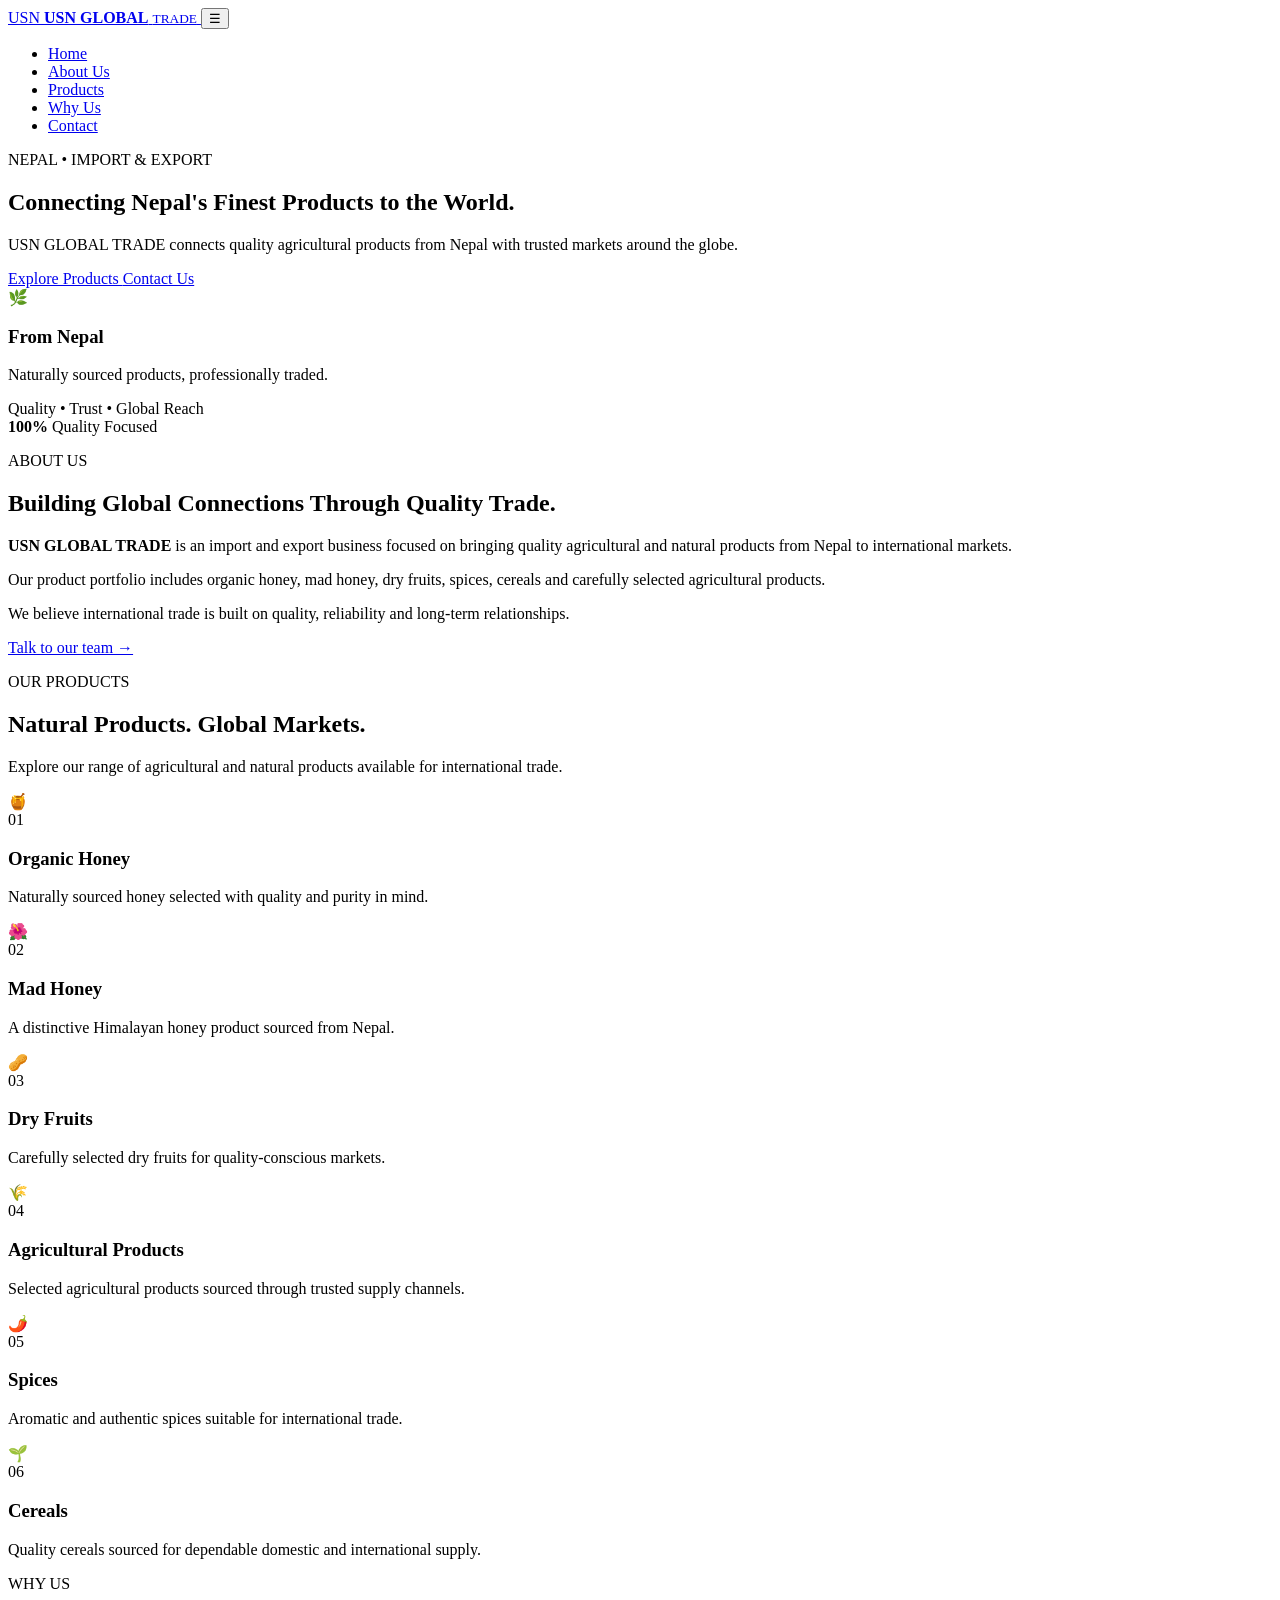
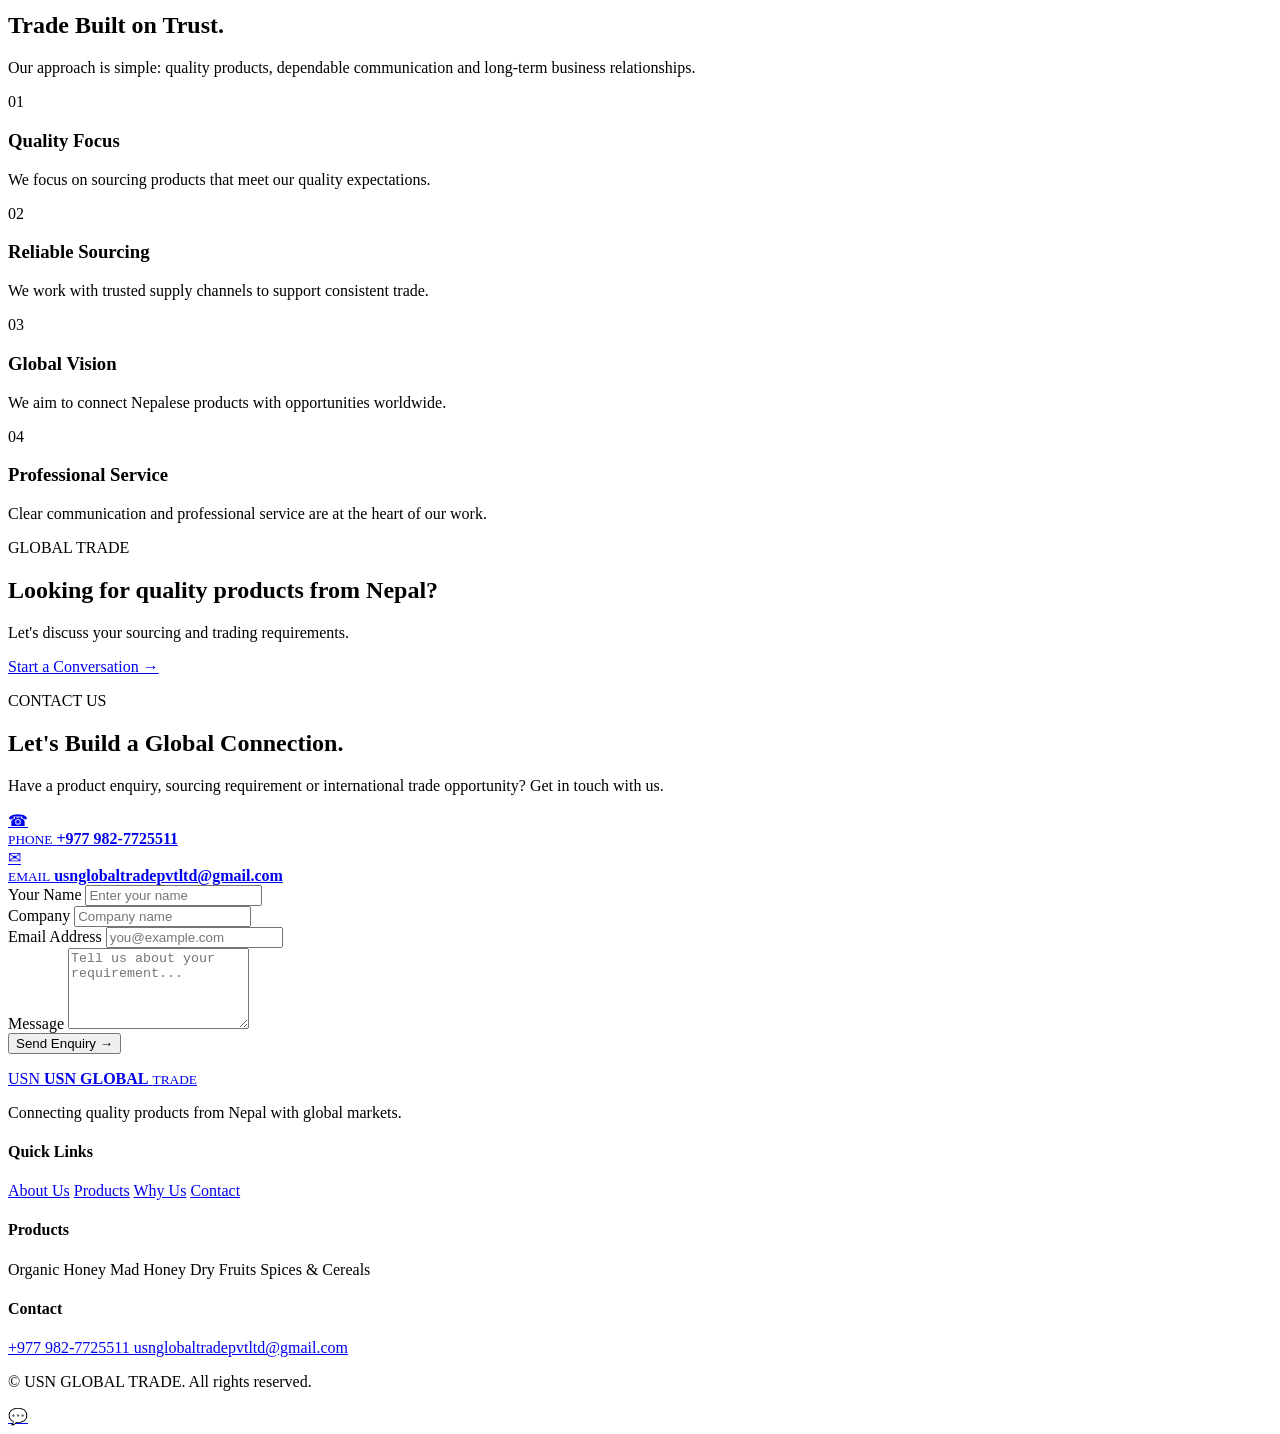
==== index.html @ b3c6310b "Initial website upload" ====
<!DOCTYPE html>
<html lang="en">
<head>
    <meta charset="UTF-8">
    <meta name="viewport" content="width=device-width, initial-scale=1.0">

    <meta name="description" content="USN GLOBAL TRADE - Nepal based importer and exporter of organic honey, mad honey, dry fruits, agricultural products, spices and cereals.">
    <meta name="keywords" content="USN Global Trade, Nepal export, Nepal import, organic honey, mad honey, dry fruits, spices, cereals, agricultural products">
    <meta name="author" content="USN GLOBAL TRADE">

    <title>USN GLOBAL TRADE | Import & Export from Nepal</title>

    <link rel="stylesheet" href="style.css">
</head>

<body>

    <!-- NAVIGATION -->
    <header class="header">
        <nav class="navbar container">

            <a href="#home" class="logo">
                <span class="logo-mark">USN</span>
                <span class="logo-text">
                    <strong>USN GLOBAL</strong>
                    <small>TRADE</small>
                </span>
            </a>

            <button class="menu-toggle" id="menuToggle" aria-label="Open menu">
                ☰
            </button>

            <ul class="nav-links" id="navLinks">
                <li><a href="#home">Home</a></li>
                <li><a href="#about">About Us</a></li>
                <li><a href="#products">Products</a></li>
                <li><a href="#why-us">Why Us</a></li>
                <li><a href="#contact">Contact</a></li>
            </ul>

        </nav>
    </header>


    <!-- HERO -->
    <main>

        <section class="hero" id="home">

            <div class="hero-overlay"></div>

            <div class="container hero-content">

                <div class="hero-text">

                    <p class="eyebrow">NEPAL • IMPORT & EXPORT</p>

                    <h1>
                        Connecting Nepal's
                        <span>Finest Products</span>
                        to the World.
                    </h1>

                    <p class="hero-description">
                        USN GLOBAL TRADE connects quality agricultural
                        products from Nepal with trusted markets around
                        the globe.
                    </p>

                    <div class="hero-buttons">
                        <a href="#products" class="btn btn-primary">
                            Explore Products
                        </a>

                        <a href="#contact" class="btn btn-outline">
                            Contact Us
                        </a>
                    </div>

                </div>

                <div class="hero-card">

                    <div class="hero-card-icon">🌿</div>

                    <h3>From Nepal</h3>

                    <p>
                        Naturally sourced products,
                        professionally traded.
                    </p>

                    <div class="hero-line"></div>

                    <span>Quality • Trust • Global Reach</span>

                </div>

            </div>

        </section>


        <!-- ABOUT -->
        <section class="about section" id="about">

            <div class="container about-grid">

                <div class="section-image about-image">
                    <div class="image-badge">
                        <strong>100%</strong>
                        <span>Quality Focused</span>
                    </div>
                </div>

                <div class="about-content">

                    <p class="section-label">ABOUT US</p>

                    <h2>
                        Building Global Connections
                        Through Quality Trade.
                    </h2>

                    <p>
                        <strong>USN GLOBAL TRADE</strong> is an import and
                        export business focused on bringing quality
                        agricultural and natural products from Nepal
                        to international markets.
                    </p>

                    <p>
                        Our product portfolio includes organic honey,
                        mad honey, dry fruits, spices, cereals and
                        carefully selected agricultural products.
                    </p>

                    <p>
                        We believe international trade is built on
                        quality, reliability and long-term relationships.
                    </p>

                    <a href="#contact" class="text-link">
                        Talk to our team →
                    </a>

                </div>

            </div>

        </section>


        <!-- PRODUCTS -->
        <section class="products section" id="products">

            <div class="container">

                <div class="section-heading">

                    <div>
                        <p class="section-label">OUR PRODUCTS</p>

                        <h2>
                            Natural Products.
                            <span>Global Markets.</span>
                        </h2>
                    </div>

                    <p>
                        Explore our range of agricultural and natural
                        products available for international trade.
                    </p>

                </div>


                <div class="product-grid">

                    <article class="product-card honey">
                        <div class="product-icon">🍯</div>
                        <span>01</span>
                        <h3>Organic Honey</h3>
                        <p>
                            Naturally sourced honey selected with
                            quality and purity in mind.
                        </p>
                    </article>


                    <article class="product-card mad-honey">
                        <div class="product-icon">🌺</div>
                        <span>02</span>
                        <h3>Mad Honey</h3>
                        <p>
                            A distinctive Himalayan honey product
                            sourced from Nepal.
                        </p>
                    </article>


                    <article class="product-card">
                        <div class="product-icon">🥜</div>
                        <span>03</span>
                        <h3>Dry Fruits</h3>
                        <p>
                            Carefully selected dry fruits for
                            quality-conscious markets.
                        </p>
                    </article>


                    <article class="product-card">
                        <div class="product-icon">🌾</div>
                        <span>04</span>
                        <h3>Agricultural Products</h3>
                        <p>
                            Selected agricultural products sourced
                            through trusted supply channels.
                        </p>
                    </article>


                    <article class="product-card">
                        <div class="product-icon">🌶️</div>
                        <span>05</span>
                        <h3>Spices</h3>
                        <p>
                            Aromatic and authentic spices suitable
                            for international trade.
                        </p>
                    </article>


                    <article class="product-card">
                        <div class="product-icon">🌱</div>
                        <span>06</span>
                        <h3>Cereals</h3>
                        <p>
                            Quality cereals sourced for dependable
                            domestic and international supply.
                        </p>
                    </article>

                </div>

            </div>

        </section>


        <!-- WHY US -->
        <section class="why-us section" id="why-us">

            <div class="container">

                <div class="section-heading centered">

                    <p class="section-label">WHY US</p>

                    <h2>
                        Trade Built on
                        <span>Trust.</span>
                    </h2>

                    <p>
                        Our approach is simple: quality products,
                        dependable communication and long-term
                        business relationships.
                    </p>

                </div>


                <div class="features-grid">

                    <div class="feature">
                        <div class="feature-number">01</div>
                        <h3>Quality Focus</h3>
                        <p>
                            We focus on sourcing products that meet
                            our quality expectations.
                        </p>
                    </div>


                    <div class="feature">
                        <div class="feature-number">02</div>
                        <h3>Reliable Sourcing</h3>
                        <p>
                            We work with trusted supply channels
                            to support consistent trade.
                        </p>
                    </div>


                    <div class="feature">
                        <div class="feature-number">03</div>
                        <h3>Global Vision</h3>
                        <p>
                            We aim to connect Nepalese products
                            with opportunities worldwide.
                        </p>
                    </div>


                    <div class="feature">
                        <div class="feature-number">04</div>
                        <h3>Professional Service</h3>
                        <p>
                            Clear communication and professional
                            service are at the heart of our work.
                        </p>
                    </div>

                </div>

            </div>

        </section>


        <!-- GLOBAL TRADE CTA -->
        <section class="trade-banner">

            <div class="container trade-content">

                <div>
                    <p class="section-label light">GLOBAL TRADE</p>

                    <h2>
                        Looking for quality
                        products from Nepal?
                    </h2>

                    <p>
                        Let's discuss your sourcing and trading
                        requirements.
                    </p>
                </div>

                <a href="#contact" class="btn btn-light">
                    Start a Conversation →
                </a>

            </div>

        </section>


        <!-- CONTACT -->
        <section class="contact section" id="contact">

            <div class="container contact-grid">

                <div class="contact-info">

                    <p class="section-label">CONTACT US</p>

                    <h2>
                        Let's Build a
                        <span>Global Connection.</span>
                    </h2>

                    <p>
                        Have a product enquiry, sourcing requirement
                        or international trade opportunity?
                        Get in touch with us.
                    </p>


                    <div class="contact-details">

                        <a href="tel:+9779827725511" class="contact-item">
                            <div class="contact-icon">☎</div>
                            <div>
                                <small>PHONE</small>
                                <strong>+977 982-7725511</strong>
                            </div>
                        </a>


                        <a href="mailto:usnglobaltradepvtltd@gmail.com" class="contact-item">
                            <div class="contact-icon">✉</div>
                            <div>
                                <small>EMAIL</small>
                                <strong>usnglobaltradepvtltd@gmail.com</strong>
                            </div>
                        </a>

                    </div>

                </div>


                <div class="contact-form-wrapper">

                    <form id="contactForm">

                        <div class="form-row">

                            <div class="form-group">
                                <label for="name">Your Name</label>
                                <input
                                    type="text"
                                    id="name"
                                    name="name"
                                    placeholder="Enter your name"
                                    required
                                >
                            </div>

                            <div class="form-group">
                                <label for="company">Company</label>
                                <input
                                    type="text"
                                    id="company"
                                    name="company"
                                    placeholder="Company name"
                                >
                            </div>

                        </div>


                        <div class="form-group">

                            <label for="email">Email Address</label>

                            <input
                                type="email"
                                id="email"
                                name="email"
                                placeholder="you@example.com"
                                required
                            >

                        </div>


                        <div class="form-group">

                            <label for="message">Message</label>

                            <textarea
                                id="message"
                                name="message"
                                rows="5"
                                placeholder="Tell us about your requirement..."
                                required
                            ></textarea>

                        </div>


                        <button type="submit" class="btn btn-primary form-button">
                            Send Enquiry →
                        </button>

                        <p id="formMessage" class="form-message"></p>

                    </form>

                </div>

            </div>

        </section>

    </main>


    <!-- FOOTER -->
    <footer class="footer">

        <div class="container footer-grid">

            <div>

                <a href="#home" class="logo footer-logo">

                    <span class="logo-mark">USN</span>

                    <span class="logo-text">
                        <strong>USN GLOBAL</strong>
                        <small>TRADE</small>
                    </span>

                </a>

                <p>
                    Connecting quality products from Nepal
                    with global markets.
                </p>

            </div>


            <div>

                <h4>Quick Links</h4>

                <a href="#about">About Us</a>
                <a href="#products">Products</a>
                <a href="#why-us">Why Us</a>
                <a href="#contact">Contact</a>

            </div>


            <div>

                <h4>Products</h4>

                <span>Organic Honey</span>
                <span>Mad Honey</span>
                <span>Dry Fruits</span>
                <span>Spices & Cereals</span>

            </div>


            <div>

                <h4>Contact</h4>

                <a href="tel:+9779827725511">
                    +977 982-7725511
                </a>

                <a href="mailto:usnglobaltradepvtltd@gmail.com">
                    usnglobaltradepvtltd@gmail.com
                </a>

            </div>

        </div>


        <div class="footer-bottom">

            <div class="container">

                <p>
                    © <span id="year"></span> USN GLOBAL TRADE.
                    All rights reserved.
                </p>

            </div>

        </div>

    </footer>


    <!-- WHATSAPP -->
    <a
        href="https://wa.me/9779827725511"
        class="whatsapp"
        target="_blank"
        rel="noopener noreferrer"
        aria-label="Chat on WhatsApp"
    >
        <span>💬</span>
    </a>


    <script src="script.js"></script>

</body>
</html>
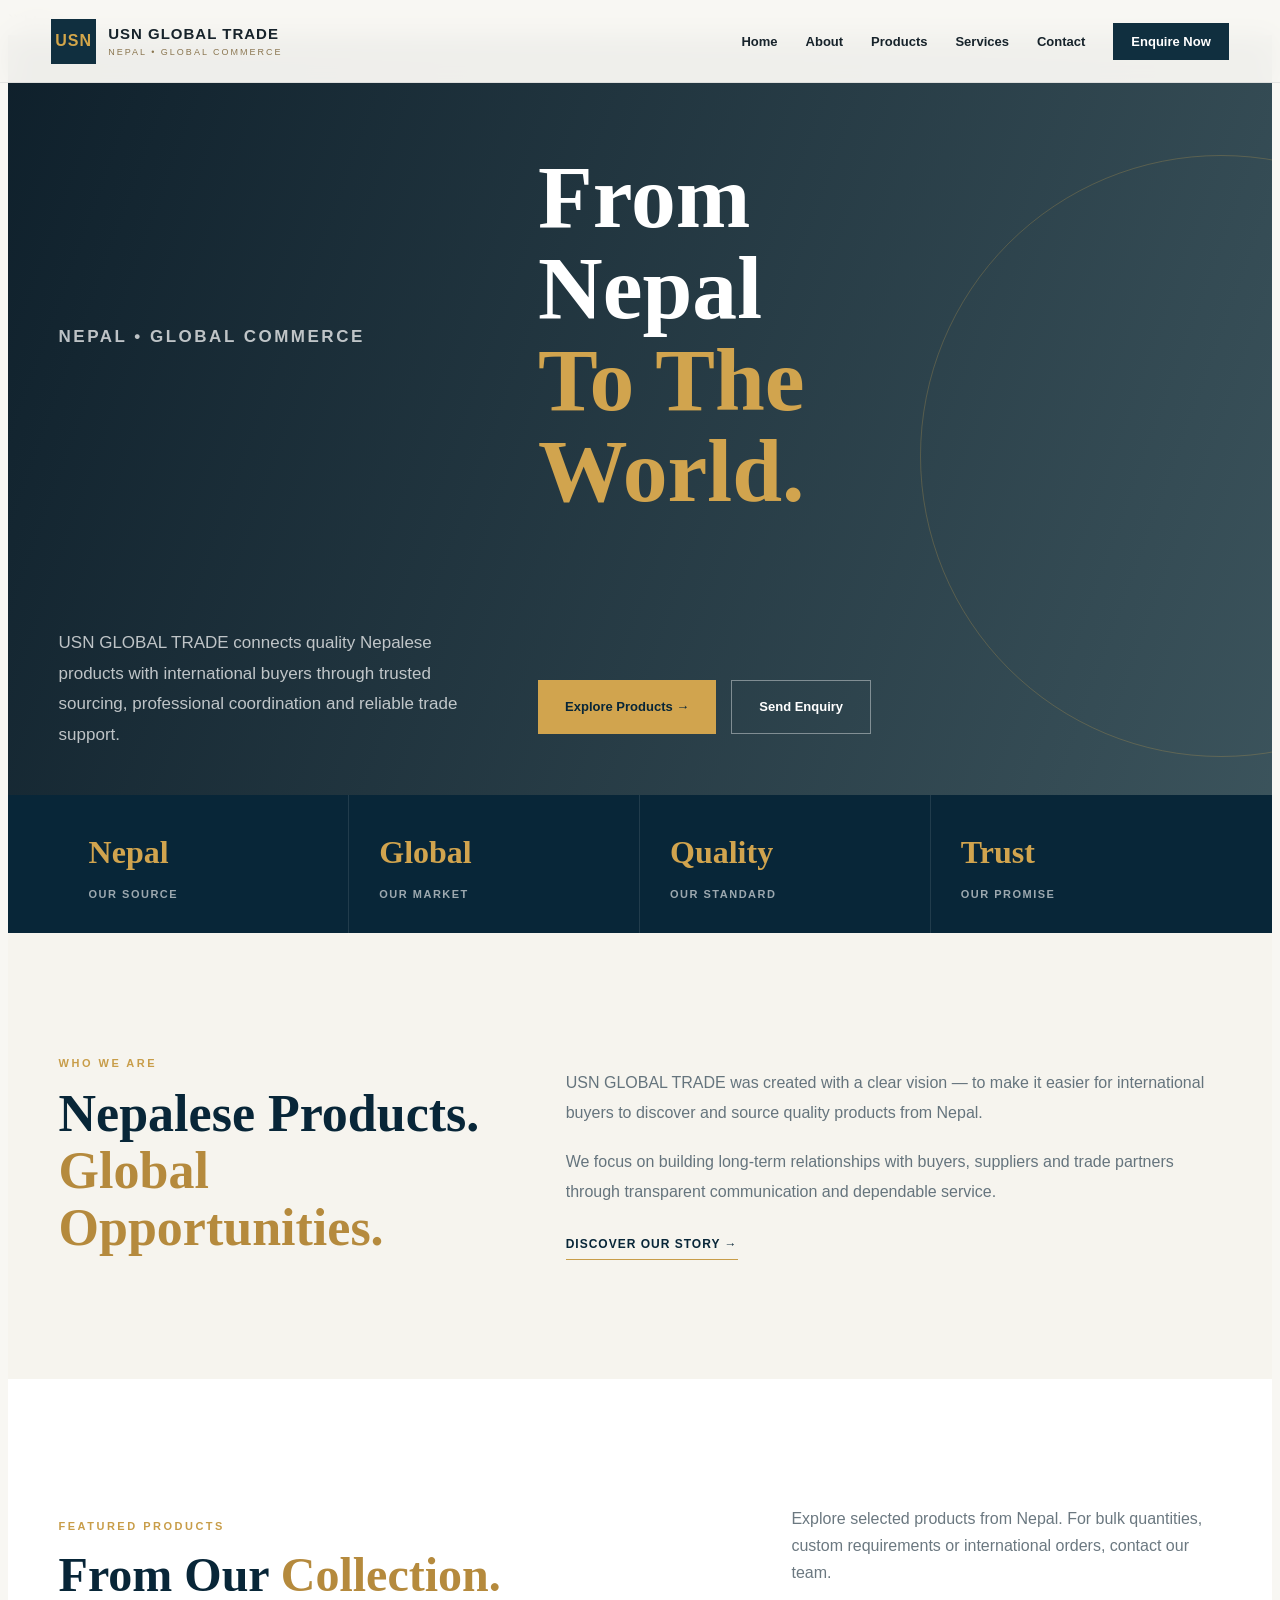
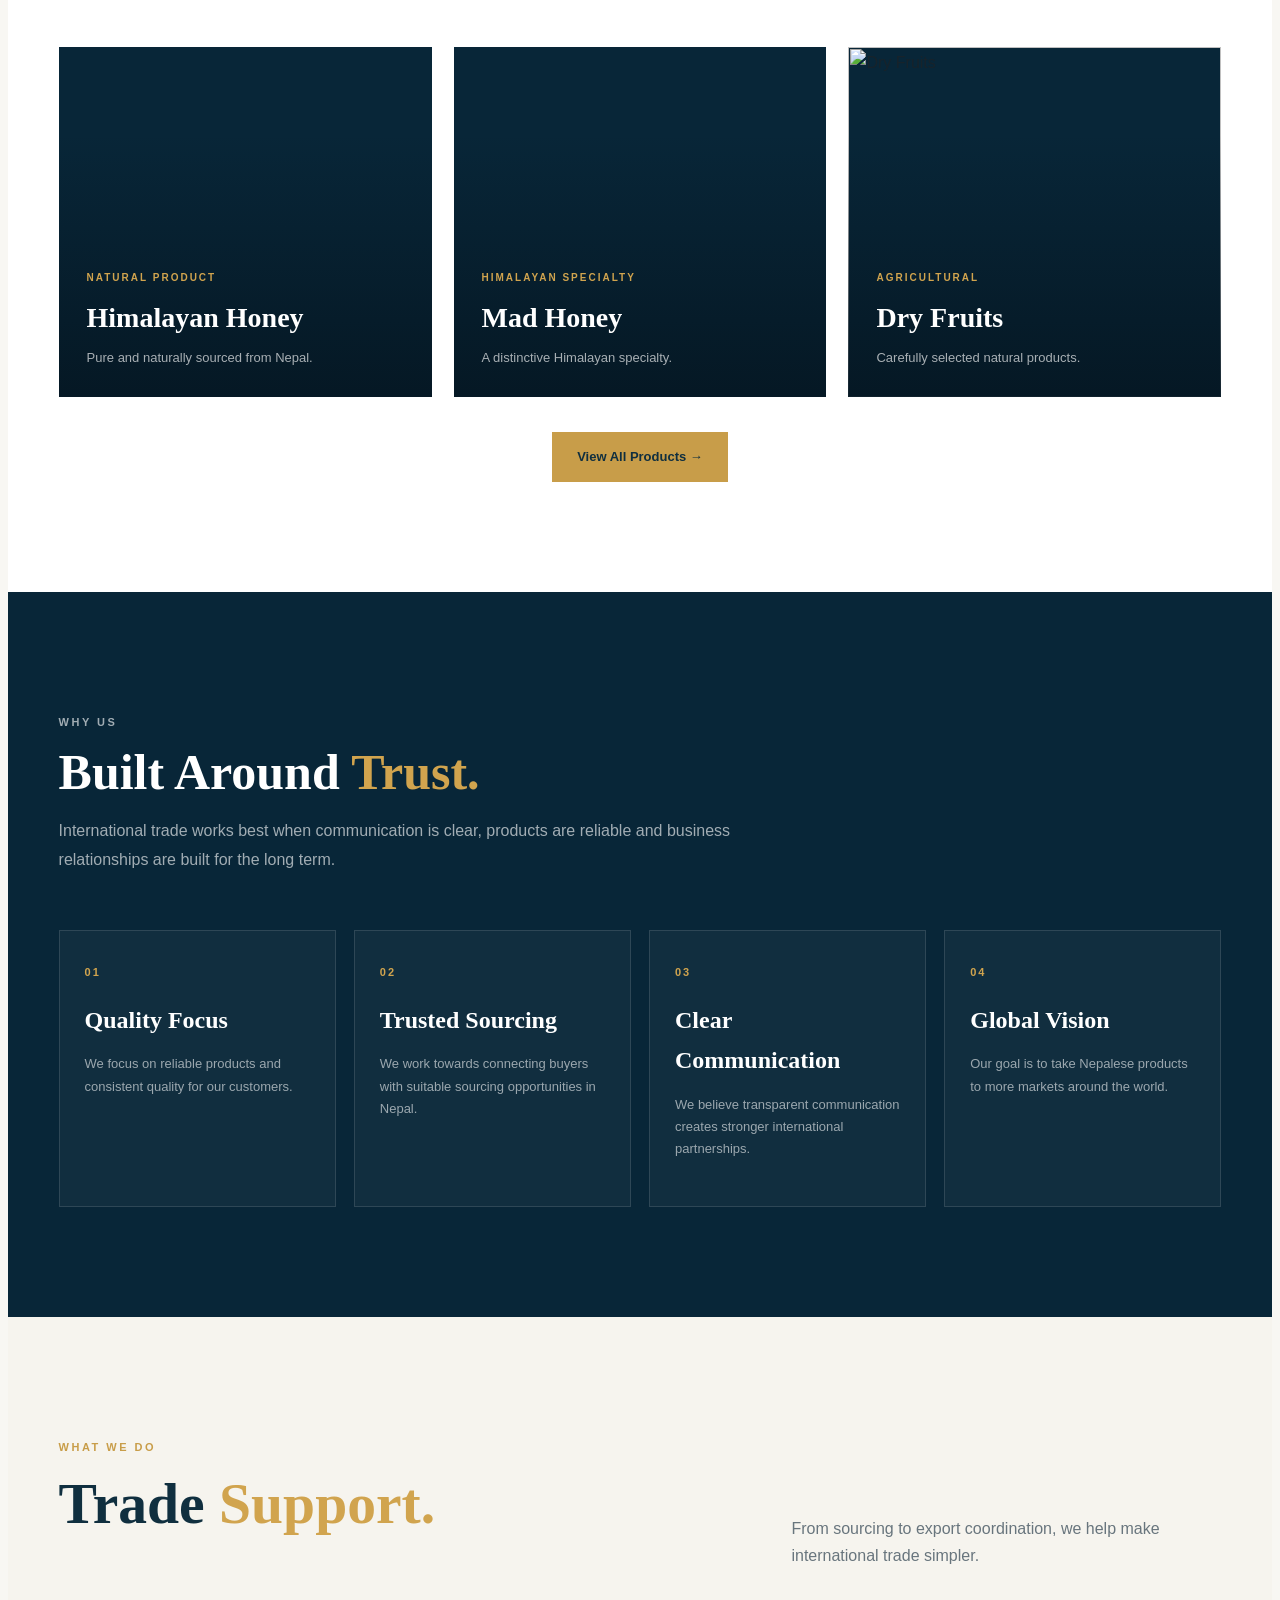
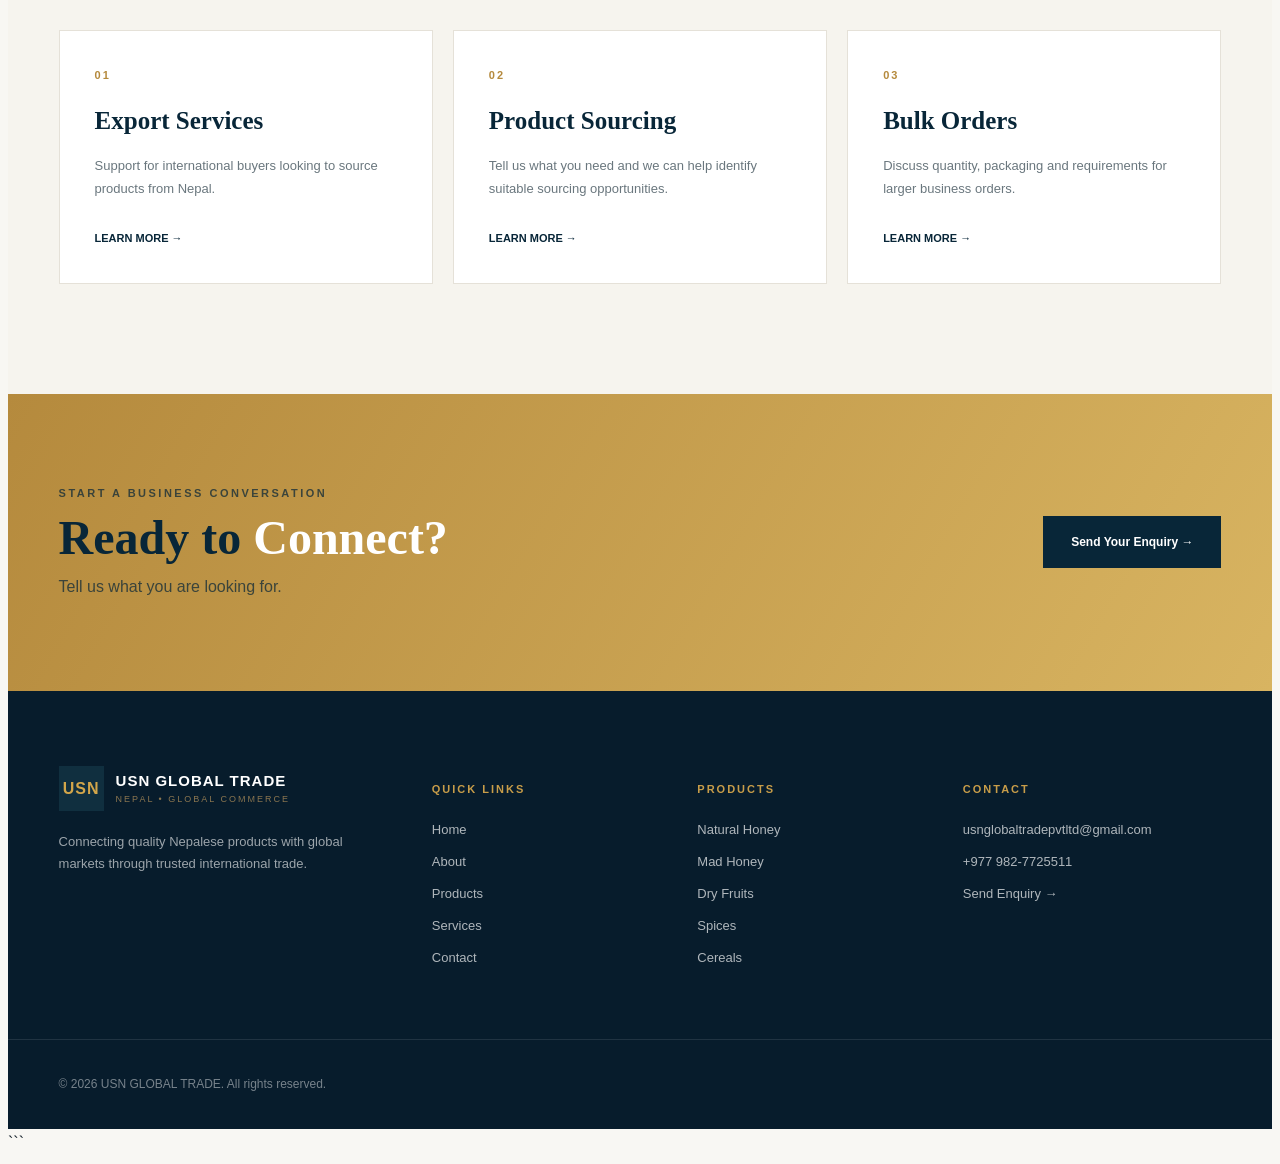
==== commit d7e07f33: "Final products and services update" ====
--- a/index.html
+++ b/index.html
@@ -1,572 +1,1852 @@
+```html
 <!DOCTYPE html>
 <html lang="en">
+
 <head>
+
     <meta charset="UTF-8">
+
     <meta name="viewport" content="width=device-width, initial-scale=1.0">
 
-    <meta name="description" content="USN GLOBAL TRADE - Nepal based importer and exporter of organic honey, mad honey, dry fruits, agricultural products, spices and cereals.">
-    <meta name="keywords" content="USN Global Trade, Nepal export, Nepal import, organic honey, mad honey, dry fruits, spices, cereals, agricultural products">
-    <meta name="author" content="USN GLOBAL TRADE">
-
-    <title>USN GLOBAL TRADE | Import & Export from Nepal</title>
+    <title>USN GLOBAL TRADE | Nepal to the World</title>
+
+    <meta name="description"
+        content="USN GLOBAL TRADE connects quality Nepalese products with international markets through trusted sourcing and export services.">
 
     <link rel="stylesheet" href="style.css">
+
+
+    <style>
+
+        /* =========================================
+           HOME HERO
+        ========================================= */
+
+        .home-hero {
+
+            min-height: 760px;
+
+            display: flex;
+
+            align-items: center;
+
+            position: relative;
+
+            overflow: hidden;
+
+            color: white;
+
+            background:
+                linear-gradient(
+                    110deg,
+                    rgba(5, 23, 35, .96),
+                    rgba(6, 37, 49, .78)
+                ),
+
+                url("https://images.unsplash.com/photo-1500530855697-b586d89ba3ee?auto=format&fit=crop&w=2000&q=85");
+
+            background-size: cover;
+
+            background-position: center;
+
+        }
+
+
+        .home-hero::before {
+
+            content: "";
+
+            position: absolute;
+
+            width: 600px;
+
+            height: 600px;
+
+            border-radius: 50%;
+
+            border: 1px solid rgba(210, 166, 78, .25);
+
+            right: -250px;
+
+            top: 120px;
+
+        }
+
+
+        .hero-content {
+
+            max-width: 850px;
+
+            position: relative;
+
+            z-index: 2;
+
+            padding-top: 70px;
+
+        }
+
+
+        .hero-content h1 {
+
+            margin: 18px 0 25px;
+
+            font-family: "Playfair Display", serif;
+
+            font-size: clamp(50px, 7vw, 92px);
+
+            line-height: 1.02;
+
+        }
+
+
+        .hero-content h1 span {
+
+            color: #d1a44e;
+
+        }
+
+
+        .hero-content > p {
+
+            max-width: 680px;
+
+            color: rgba(255,255,255,.72);
+
+            font-size: 17px;
+
+            line-height: 1.8;
+
+        }
+
+
+        .hero-buttons {
+
+            display: flex;
+
+            gap: 15px;
+
+            margin-top: 35px;
+
+            flex-wrap: wrap;
+
+        }
+
+
+        .hero-btn {
+
+            display: inline-flex;
+
+            align-items: center;
+
+            justify-content: center;
+
+            padding: 15px 27px;
+
+            font-size: 13px;
+
+            font-weight: 800;
+
+            transition: .3s ease;
+
+        }
+
+
+        .hero-btn-primary {
+
+            background: #d1a44e;
+
+            color: #082638;
+
+        }
+
+
+        .hero-btn-primary:hover {
+
+            background: #e6c576;
+
+            transform: translateY(-3px);
+
+        }
+
+
+        .hero-btn-outline {
+
+            border: 1px solid rgba(255,255,255,.4);
+
+            color: white;
+
+        }
+
+
+        .hero-btn-outline:hover {
+
+            border-color: #d1a44e;
+
+            color: #d1a44e;
+
+        }
+
+
+        /* =========================================
+           STATS
+        ========================================= */
+
+        .trade-stats {
+
+            background: #082638;
+
+            color: white;
+
+        }
+
+
+        .stats-grid {
+
+            display: grid;
+
+            grid-template-columns: repeat(4, 1fr);
+
+        }
+
+
+        .stat-box {
+
+            padding: 30px;
+
+            border-right: 1px solid rgba(255,255,255,.1);
+
+        }
+
+
+        .stat-box:last-child {
+
+            border-right: none;
+
+        }
+
+
+        .stat-box strong {
+
+            display: block;
+
+            color: #d1a44e;
+
+            font-family: "Playfair Display", serif;
+
+            font-size: 32px;
+
+            margin-bottom: 5px;
+
+        }
+
+
+        .stat-box span {
+
+            color: rgba(255,255,255,.6);
+
+            font-size: 11px;
+
+            font-weight: 700;
+
+            letter-spacing: 1.5px;
+
+        }
+
+
+        /* =========================================
+           INTRO
+        ========================================= */
+
+        .home-intro {
+
+            padding: 110px 0;
+
+            background: #f6f4ee;
+
+        }
+
+
+        .intro-layout {
+
+            display: grid;
+
+            grid-template-columns: .8fr 1.2fr;
+
+            gap: 70px;
+
+            align-items: center;
+
+        }
+
+
+        .intro-layout h2 {
+
+            font-family: "Playfair Display", serif;
+
+            font-size: 52px;
+
+            line-height: 1.1;
+
+            color: #082638;
+
+            margin: 12px 0;
+
+        }
+
+
+        .intro-layout h2 span {
+
+            color: #b58a3d;
+
+        }
+
+
+        .intro-text p {
+
+            color: #65747d;
+
+            line-height: 1.85;
+
+            margin-bottom: 20px;
+
+        }
+
+
+        .text-link {
+
+            display: inline-block;
+
+            margin-top: 8px;
+
+            color: #082638;
+
+            font-size: 12px;
+
+            font-weight: 800;
+
+            letter-spacing: 1px;
+
+        }
+
+
+        .text-link:hover {
+
+            color: #b58a3d;
+
+        }
+
+
+        /* =========================================
+           FEATURED PRODUCTS
+        ========================================= */
+
+        .featured {
+
+            padding: 110px 0;
+
+            background: white;
+
+        }
+
+
+        .featured-heading {
+
+            display: flex;
+
+            justify-content: space-between;
+
+            align-items: end;
+
+            gap: 30px;
+
+            margin-bottom: 45px;
+
+        }
+
+
+        .featured-heading h2 {
+
+            margin: 10px 0 0;
+
+            font-family: "Playfair Display", serif;
+
+            font-size: 48px;
+
+            color: #082638;
+
+        }
+
+
+        .featured-heading h2 span {
+
+            color: #b58a3d;
+
+        }
+
+
+        .featured-heading > p {
+
+            max-width: 430px;
+
+            color: #6b7880;
+
+            line-height: 1.7;
+
+        }
+
+
+        .product-preview-grid {
+
+            display: grid;
+
+            grid-template-columns: repeat(3, 1fr);
+
+            gap: 22px;
+
+        }
+
+
+        .preview-card {
+
+            position: relative;
+
+            min-height: 350px;
+
+            overflow: hidden;
+
+            background: #082638;
+
+            display: block;
+
+        }
+
+
+        .preview-card img {
+
+            width: 100%;
+
+            height: 350px;
+
+            object-fit: cover;
+
+            display: block;
+
+            transition: .5s ease;
+
+        }
+
+
+        .preview-card:hover img {
+
+            transform: scale(1.06);
+
+        }
+
+
+        .preview-overlay {
+
+            position: absolute;
+
+            inset: 0;
+
+            display: flex;
+
+            flex-direction: column;
+
+            justify-content: end;
+
+            padding: 28px;
+
+            background:
+                linear-gradient(
+                    transparent 25%,
+                    rgba(5,23,35,.94)
+                );
+
+        }
+
+
+        .preview-overlay span {
+
+            color: #d1a44e;
+
+            font-size: 10px;
+
+            font-weight: 800;
+
+            letter-spacing: 2px;
+
+        }
+
+
+        .preview-overlay h3 {
+
+            margin: 8px 0 5px;
+
+            color: white;
+
+            font-family: "Playfair Display", serif;
+
+            font-size: 28px;
+
+        }
+
+
+        .preview-overlay p {
+
+            margin: 0;
+
+            color: rgba(255,255,255,.65);
+
+            font-size: 13px;
+
+        }
+
+
+        /* =========================================
+           WHY US
+        ========================================= */
+
+        .why-home {
+
+            padding: 110px 0;
+
+            background: #082638;
+
+            color: white;
+
+        }
+
+
+        .why-heading {
+
+            max-width: 700px;
+
+            margin-bottom: 55px;
+
+        }
+
+
+        .why-heading h2 {
+
+            color: white;
+
+            font-family: "Playfair Display", serif;
+
+            font-size: 50px;
+
+            margin: 10px 0 15px;
+
+        }
+
+
+        .why-heading h2 span {
+
+            color: #d1a44e;
+
+        }
+
+
+        .why-heading p {
+
+            color: rgba(255,255,255,.62);
+
+            line-height: 1.8;
+
+        }
+
+
+        .why-grid {
+
+            display: grid;
+
+            grid-template-columns: repeat(4, 1fr);
+
+            gap: 18px;
+
+        }
+
+
+        .why-card {
+
+            padding: 32px 25px;
+
+            border: 1px solid rgba(255,255,255,.12);
+
+            background: rgba(255,255,255,.035);
+
+            transition: .3s ease;
+
+        }
+
+
+        .why-card:hover {
+
+            transform: translateY(-6px);
+
+            border-color: rgba(209,164,78,.55);
+
+        }
+
+
+        .why-number {
+
+            color: #d1a44e;
+
+            font-size: 11px;
+
+            font-weight: 800;
+
+            letter-spacing: 2px;
+
+        }
+
+
+        .why-card h3 {
+
+            color: white;
+
+            font-family: "Playfair Display", serif;
+
+            font-size: 24px;
+
+            margin: 18px 0 10px;
+
+        }
+
+
+        .why-card p {
+
+            color: rgba(255,255,255,.58);
+
+            font-size: 13px;
+
+            line-height: 1.7;
+
+        }
+
+
+        /* =========================================
+           SERVICES
+        ========================================= */
+
+        .home-services {
+
+            padding: 110px 0;
+
+            background: #f6f4ee;
+
+        }
+
+
+        .service-preview-grid {
+
+            display: grid;
+
+            grid-template-columns: repeat(3, 1fr);
+
+            gap: 20px;
+
+            margin-top: 45px;
+
+        }
+
+
+        .service-preview {
+
+            padding: 35px;
+
+            background: white;
+
+            border: 1px solid #e5e1d8;
+
+            transition: .3s ease;
+
+        }
+
+
+        .service-preview:hover {
+
+            transform: translateY(-5px);
+
+            box-shadow:
+                0 20px 45px
+                rgba(8,38,56,.08);
+
+        }
+
+
+        .service-preview span {
+
+            color: #b58a3d;
+
+            font-size: 11px;
+
+            font-weight: 800;
+
+            letter-spacing: 2px;
+
+        }
+
+
+        .service-preview h3 {
+
+            color: #082638;
+
+            font-family: "Playfair Display", serif;
+
+            font-size: 25px;
+
+            margin: 15px 0 10px;
+
+        }
+
+
+        .service-preview p {
+
+            color: #6a777e;
+
+            font-size: 13px;
+
+            line-height: 1.75;
+
+        }
+
+
+        .service-preview a {
+
+            display: inline-block;
+
+            margin-top: 15px;
+
+            color: #082638;
+
+            font-size: 11px;
+
+            font-weight: 800;
+
+        }
+
+
+        /* =========================================
+           CTA
+        ========================================= */
+
+        .home-cta {
+
+            padding: 90px 0;
+
+            background:
+                linear-gradient(
+                    120deg,
+                    #b58a3d,
+                    #d8b461
+                );
+
+        }
+
+
+        .home-cta-inner {
+
+            display: flex;
+
+            justify-content: space-between;
+
+            align-items: center;
+
+            gap: 35px;
+
+        }
+
+
+        .home-cta h2 {
+
+            margin: 8px 0;
+
+            color: #082638;
+
+            font-family: "Playfair Display", serif;
+
+            font-size: 48px;
+
+        }
+
+
+        .home-cta h2 span {
+
+            color: #ffffff;
+
+        }
+
+
+        .home-cta p {
+
+            color: rgba(8,38,56,.72);
+
+            margin: 0;
+
+        }
+
+
+        .home-cta a {
+
+            display: inline-block;
+
+            padding: 16px 28px;
+
+            background: #082638;
+
+            color: white;
+
+            font-size: 12px;
+
+            font-weight: 800;
+
+            white-space: nowrap;
+
+        }
+
+
+        /* =========================================
+           MOBILE
+        ========================================= */
+
+        @media (max-width: 900px) {
+
+            .stats-grid {
+
+                grid-template-columns: repeat(2, 1fr);
+
+            }
+
+
+            .stat-box:nth-child(2) {
+
+                border-right: none;
+
+            }
+
+
+            .intro-layout {
+
+                grid-template-columns: 1fr;
+
+                gap: 30px;
+
+            }
+
+
+            .product-preview-grid {
+
+                grid-template-columns: 1fr 1fr;
+
+            }
+
+
+            .why-grid {
+
+                grid-template-columns: 1fr 1fr;
+
+            }
+
+
+            .service-preview-grid {
+
+                grid-template-columns: 1fr 1fr;
+
+            }
+
+        }
+
+
+        @media (max-width: 600px) {
+
+            .home-hero {
+
+                min-height: 680px;
+
+            }
+
+
+            .hero-content {
+
+                padding-top: 50px;
+
+            }
+
+
+            .hero-content h1 {
+
+                font-size: 50px;
+
+            }
+
+
+            .stats-grid {
+
+                grid-template-columns: 1fr 1fr;
+
+            }
+
+
+            .stat-box {
+
+                padding: 22px 15px;
+
+            }
+
+
+            .intro-layout h2 {
+
+                font-size: 40px;
+
+            }
+
+
+            .featured-heading {
+
+                display: block;
+
+            }
+
+
+            .featured-heading > p {
+
+                margin-top: 20px;
+
+            }
+
+
+            .product-preview-grid {
+
+                grid-template-columns: 1fr;
+
+            }
+
+
+            .why-grid {
+
+                grid-template-columns: 1fr;
+
+            }
+
+
+            .service-preview-grid {
+
+                grid-template-columns: 1fr;
+
+            }
+
+
+            .home-cta-inner {
+
+                display: block;
+
+            }
+
+
+            .home-cta h2 {
+
+                font-size: 38px;
+
+            }
+
+
+            .home-cta a {
+
+                display: inline-block;
+
+                margin-top: 25px;
+
+            }
+
+        }
+
+    </style>
+
 </head>
 
+
 <body>
 
-    <!-- NAVIGATION -->
-    <header class="header">
-        <nav class="navbar container">
-
-            <a href="#home" class="logo">
-                <span class="logo-mark">USN</span>
-                <span class="logo-text">
-                    <strong>USN GLOBAL</strong>
-                    <small>TRADE</small>
+
+<!-- =========================================
+     HEADER
+========================================= -->
+
+<header class="header">
+
+    <div class="container navbar">
+
+        <a href="index.html" class="logo">
+
+            <div class="logo-mark">
+                USN
+            </div>
+
+            <div class="logo-text">
+
+                <strong>
+                    USN GLOBAL TRADE
+                </strong>
+
+                <small>
+                    NEPAL • GLOBAL COMMERCE
+                </small>
+
+            </div>
+
+        </a>
+
+
+        <nav>
+
+            <ul class="nav-links" id="navLinks">
+
+                <li>
+                    <a href="index.html">
+                        Home
+                    </a>
+                </li>
+
+                <li>
+                    <a href="about.html">
+                        About
+                    </a>
+                </li>
+
+                <li>
+                    <a href="products.html">
+                        Products
+                    </a>
+                </li>
+
+                <li>
+                    <a href="services.html">
+                        Services
+                    </a>
+                </li>
+
+                <li>
+                    <a href="contact.html">
+                        Contact
+                    </a>
+                </li>
+
+                <li>
+                    <a
+                        href="contact.html"
+                        class="nav-enquire">
+                        Enquire Now
+                    </a>
+                </li>
+
+            </ul>
+
+        </nav>
+
+
+        <button
+            class="menu-toggle"
+            id="menuToggle"
+            type="button">
+
+            ☰
+
+        </button>
+
+    </div>
+
+</header>
+
+
+<!-- =========================================
+     HERO
+========================================= -->
+
+<section class="home-hero">
+
+    <div class="container">
+
+        <div class="hero-content">
+
+            <p class="section-label">
+                NEPAL • GLOBAL COMMERCE
+            </p>
+
+
+            <h1>
+
+                From Nepal
+                <br>
+
+                <span>
+                    To The World.
                 </span>
+
+            </h1>
+
+
+            <p>
+
+                USN GLOBAL TRADE connects quality
+                Nepalese products with international
+                buyers through trusted sourcing,
+                professional coordination and
+                reliable trade support.
+
+            </p>
+
+
+            <div class="hero-buttons">
+
+                <a
+                    href="products.html"
+                    class="hero-btn hero-btn-primary">
+
+                    Explore Products →
+
+                </a>
+
+
+                <a
+                    href="contact.html"
+                    class="hero-btn hero-btn-outline">
+
+                    Send Enquiry
+
+                </a>
+
+            </div>
+
+        </div>
+
+    </div>
+
+</section>
+
+
+<!-- =========================================
+     STATS
+========================================= -->
+
+<section class="trade-stats">
+
+    <div class="container stats-grid">
+
+
+        <div class="stat-box">
+
+            <strong>
+                Nepal
+            </strong>
+
+            <span>
+                OUR SOURCE
+            </span>
+
+        </div>
+
+
+        <div class="stat-box">
+
+            <strong>
+                Global
+            </strong>
+
+            <span>
+                OUR MARKET
+            </span>
+
+        </div>
+
+
+        <div class="stat-box">
+
+            <strong>
+                Quality
+            </strong>
+
+            <span>
+                OUR STANDARD
+            </span>
+
+        </div>
+
+
+        <div class="stat-box">
+
+            <strong>
+                Trust
+            </strong>
+
+            <span>
+                OUR PROMISE
+            </span>
+
+        </div>
+
+
+    </div>
+
+</section>
+
+
+<!-- =========================================
+     INTRO
+========================================= -->
+
+<section class="home-intro">
+
+    <div class="container intro-layout">
+
+
+        <div>
+
+            <p class="section-label">
+                WHO WE ARE
+            </p>
+
+            <h2>
+
+                Nepalese Products.
+                <br>
+
+                <span>Global Opportunities.</span>
+
+            </h2>
+
+        </div>
+
+
+        <div class="intro-text">
+
+            <p>
+
+                USN GLOBAL TRADE was created with
+                a clear vision — to make it easier
+                for international buyers to discover
+                and source quality products from Nepal.
+
+            </p>
+
+
+            <p>
+
+                We focus on building long-term
+                relationships with buyers, suppliers
+                and trade partners through transparent
+                communication and dependable service.
+
+            </p>
+
+
+            <a
+                href="about.html"
+                class="text-link">
+
+                DISCOVER OUR STORY →
+
             </a>
 
-            <button class="menu-toggle" id="menuToggle" aria-label="Open menu">
-                ☰
-            </button>
-
-            <ul class="nav-links" id="navLinks">
-                <li><a href="#home">Home</a></li>
-                <li><a href="#about">About Us</a></li>
-                <li><a href="#products">Products</a></li>
-                <li><a href="#why-us">Why Us</a></li>
-                <li><a href="#contact">Contact</a></li>
-            </ul>
-
-        </nav>
-    </header>
-
-
-    <!-- HERO -->
-    <main>
-
-        <section class="hero" id="home">
-
-            <div class="hero-overlay"></div>
-
-            <div class="container hero-content">
-
-                <div class="hero-text">
-
-                    <p class="eyebrow">NEPAL • IMPORT & EXPORT</p>
-
-                    <h1>
-                        Connecting Nepal's
-                        <span>Finest Products</span>
-                        to the World.
-                    </h1>
-
-                    <p class="hero-description">
-                        USN GLOBAL TRADE connects quality agricultural
-                        products from Nepal with trusted markets around
-                        the globe.
+        </div>
+
+
+    </div>
+
+</section>
+
+
+<!-- =========================================
+     FEATURED PRODUCTS
+========================================= -->
+
+<section class="featured">
+
+    <div class="container">
+
+
+        <div class="featured-heading">
+
+            <div>
+
+                <p class="section-label">
+                    FEATURED PRODUCTS
+                </p>
+
+                <h2>
+
+                    From Our
+                    <span>Collection.</span>
+
+                </h2>
+
+            </div>
+
+
+            <p>
+
+                Explore selected products from
+                Nepal. For bulk quantities, custom
+                requirements or international orders,
+                contact our team.
+
+            </p>
+
+        </div>
+
+
+        <div class="product-preview-grid">
+
+
+            <!-- HONEY -->
+
+            <a
+                href="products.html"
+                class="preview-card">
+
+                <img
+                    src="https://dvyqeiftxliczhllpvvc.supabase.co/storage/v1/object/public/product-images/Honey/single-glass-jar-rich-amber-honey-with-gold-lid-isolated-pure-black-background_84443-58964.avif"
+                    alt="Himalayan Honey"
+                    onerror="this.style.display='none';">
+
+                <div class="preview-overlay">
+
+                    <span>
+                        NATURAL PRODUCT
+                    </span>
+
+                    <h3>
+                        Himalayan Honey
+                    </h3>
+
+                    <p>
+                        Pure and naturally sourced from Nepal.
                     </p>
 
-                    <div class="hero-buttons">
-                        <a href="#products" class="btn btn-primary">
-                            Explore Products
-                        </a>
-
-                        <a href="#contact" class="btn btn-outline">
-                            Contact Us
-                        </a>
-                    </div>
-
                 </div>
 
-                <div class="hero-card">
-
-                    <div class="hero-card-icon">🌿</div>
-
-                    <h3>From Nepal</h3>
+            </a>
+
+
+            <!-- MAD HONEY -->
+
+            <a
+                href="products.html"
+                class="preview-card">
+
+                <img
+                    src="https://dvyqeiftxliczhllpvvc.supabase.co/storage/v1/object/public/product-images/Mad%20honey/mad%20honey.jpeg"
+                    alt="Mad Honey"
+                    onerror="this.style.display='none';">
+
+                <div class="preview-overlay">
+
+                    <span>
+                        HIMALAYAN SPECIALTY
+                    </span>
+
+                    <h3>
+                        Mad Honey
+                    </h3>
 
                     <p>
-                        Naturally sourced products,
-                        professionally traded.
+                        A distinctive Himalayan specialty.
                     </p>
 
-                    <div class="hero-line"></div>
-
-                    <span>Quality • Trust • Global Reach</span>
-
                 </div>
 
+            </a>
+
+
+            <!-- DRY FRUITS -->
+
+            <a
+                href="products.html"
+                class="preview-card">
+
+                <img
+                    src="https://images.unsplash.com/photo-1599599810694-b5ac0dd9cdb5?auto=format&fit=crop&w=900&q=85"
+                    alt="Dry Fruits">
+
+                <div class="preview-overlay">
+
+                    <span>
+                        AGRICULTURAL
+                    </span>
+
+                    <h3>
+                        Dry Fruits
+                    </h3>
+
+                    <p>
+                        Carefully selected natural products.
+                    </p>
+
+                </div>
+
+            </a>
+
+
+        </div>
+
+
+        <div style="
+            text-align:center;
+            margin-top:35px;
+        ">
+
+            <a
+                href="products.html"
+                class="btn btn-primary">
+
+                View All Products →
+
+            </a>
+
+        </div>
+
+
+    </div>
+
+</section>
+
+
+<!-- =========================================
+     WHY US
+========================================= -->
+
+<section class="why-home">
+
+    <div class="container">
+
+
+        <div class="why-heading">
+
+            <p class="section-label">
+                WHY US
+            </p>
+
+            <h2>
+
+                Built Around
+                <span>Trust.</span>
+
+            </h2>
+
+            <p>
+
+                International trade works best when
+                communication is clear, products are
+                reliable and business relationships
+                are built for the long term.
+
+            </p>
+
+        </div>
+
+
+        <div class="why-grid">
+
+
+            <div class="why-card">
+
+                <span class="why-number">
+                    01
+                </span>
+
+                <h3>
+                    Quality Focus
+                </h3>
+
+                <p>
+                    We focus on reliable products
+                    and consistent quality for
+                    our customers.
+                </p>
+
             </div>
 
-        </section>
-
-
-        <!-- ABOUT -->
-        <section class="about section" id="about">
-
-            <div class="container about-grid">
-
-                <div class="section-image about-image">
-                    <div class="image-badge">
-                        <strong>100%</strong>
-                        <span>Quality Focused</span>
-                    </div>
+
+            <div class="why-card">
+
+                <span class="why-number">
+                    02
+                </span>
+
+                <h3>
+                    Trusted Sourcing
+                </h3>
+
+                <p>
+                    We work towards connecting
+                    buyers with suitable sourcing
+                    opportunities in Nepal.
+                </p>
+
+            </div>
+
+
+            <div class="why-card">
+
+                <span class="why-number">
+                    03
+                </span>
+
+                <h3>
+                    Clear Communication
+                </h3>
+
+                <p>
+                    We believe transparent
+                    communication creates stronger
+                    international partnerships.
+                </p>
+
+            </div>
+
+
+            <div class="why-card">
+
+                <span class="why-number">
+                    04
+                </span>
+
+                <h3>
+                    Global Vision
+                </h3>
+
+                <p>
+                    Our goal is to take Nepalese
+                    products to more markets around
+                    the world.
+                </p>
+
+            </div>
+
+
+        </div>
+
+    </div>
+
+</section>
+
+
+<!-- =========================================
+     SERVICES
+========================================= -->
+
+<section class="home-services">
+
+    <div class="container">
+
+
+        <div class="section-heading">
+
+            <div>
+
+                <p class="section-label">
+                    WHAT WE DO
+                </p>
+
+                <h2>
+                    Trade
+                    <span>Support.</span>
+                </h2>
+
+            </div>
+
+
+            <p>
+
+                From sourcing to export coordination,
+                we help make international trade
+                simpler.
+
+            </p>
+
+        </div>
+
+
+        <div class="service-preview-grid">
+
+
+            <div class="service-preview">
+
+                <span>
+                    01
+                </span>
+
+                <h3>
+                    Export Services
+                </h3>
+
+                <p>
+
+                    Support for international buyers
+                    looking to source products from
+                    Nepal.
+
+                </p>
+
+                <a href="services.html">
+                    LEARN MORE →
+                </a>
+
+            </div>
+
+
+            <div class="service-preview">
+
+                <span>
+                    02
+                </span>
+
+                <h3>
+                    Product Sourcing
+                </h3>
+
+                <p>
+
+                    Tell us what you need and we can
+                    help identify suitable sourcing
+                    opportunities.
+
+                </p>
+
+                <a href="services.html">
+                    LEARN MORE →
+                </a>
+
+            </div>
+
+
+            <div class="service-preview">
+
+                <span>
+                    03
+                </span>
+
+                <h3>
+                    Bulk Orders
+                </h3>
+
+                <p>
+
+                    Discuss quantity, packaging and
+                    requirements for larger business
+                    orders.
+
+                </p>
+
+                <a href="services.html">
+                    LEARN MORE →
+                </a>
+
+            </div>
+
+
+        </div>
+
+
+    </div>
+
+</section>
+
+
+<!-- =========================================
+     CTA
+========================================= -->
+
+<section class="home-cta">
+
+    <div class="container home-cta-inner">
+
+
+        <div>
+
+            <p class="section-label">
+                START A BUSINESS CONVERSATION
+            </p>
+
+            <h2>
+                Ready to
+                <span>Connect?</span>
+            </h2>
+
+            <p>
+                Tell us what you are looking for.
+            </p>
+
+        </div>
+
+
+        <a href="contact.html">
+            Send Your Enquiry →
+        </a>
+
+
+    </div>
+
+</section>
+
+
+<!-- =========================================
+     FOOTER
+========================================= -->
+
+<footer class="footer">
+
+    <div class="container footer-grid">
+
+
+        <div>
+
+            <div class="logo footer-logo">
+
+                <div class="logo-mark">
+                    USN
                 </div>
 
-                <div class="about-content">
-
-                    <p class="section-label">ABOUT US</p>
-
-                    <h2>
-                        Building Global Connections
-                        Through Quality Trade.
-                    </h2>
-
-                    <p>
-                        <strong>USN GLOBAL TRADE</strong> is an import and
-                        export business focused on bringing quality
-                        agricultural and natural products from Nepal
-                        to international markets.
-                    </p>
-
-                    <p>
-                        Our product portfolio includes organic honey,
-                        mad honey, dry fruits, spices, cereals and
-                        carefully selected agricultural products.
-                    </p>
-
-                    <p>
-                        We believe international trade is built on
-                        quality, reliability and long-term relationships.
-                    </p>
-
-                    <a href="#contact" class="text-link">
-                        Talk to our team →
-                    </a>
+                <div class="logo-text">
+
+                    <strong>
+                        USN GLOBAL TRADE
+                    </strong>
+
+                    <small>
+                        NEPAL • GLOBAL COMMERCE
+                    </small>
 
                 </div>
 
             </div>
 
-        </section>
-
-
-        <!-- PRODUCTS -->
-        <section class="products section" id="products">
-
-            <div class="container">
-
-                <div class="section-heading">
-
-                    <div>
-                        <p class="section-label">OUR PRODUCTS</p>
-
-                        <h2>
-                            Natural Products.
-                            <span>Global Markets.</span>
-                        </h2>
-                    </div>
-
-                    <p>
-                        Explore our range of agricultural and natural
-                        products available for international trade.
-                    </p>
-
-                </div>
-
-
-                <div class="product-grid">
-
-                    <article class="product-card honey">
-                        <div class="product-icon">🍯</div>
-                        <span>01</span>
-                        <h3>Organic Honey</h3>
-                        <p>
-                            Naturally sourced honey selected with
-                            quality and purity in mind.
-                        </p>
-                    </article>
-
-
-                    <article class="product-card mad-honey">
-                        <div class="product-icon">🌺</div>
-                        <span>02</span>
-                        <h3>Mad Honey</h3>
-                        <p>
-                            A distinctive Himalayan honey product
-                            sourced from Nepal.
-                        </p>
-                    </article>
-
-
-                    <article class="product-card">
-                        <div class="product-icon">🥜</div>
-                        <span>03</span>
-                        <h3>Dry Fruits</h3>
-                        <p>
-                            Carefully selected dry fruits for
-                            quality-conscious markets.
-                        </p>
-                    </article>
-
-
-                    <article class="product-card">
-                        <div class="product-icon">🌾</div>
-                        <span>04</span>
-                        <h3>Agricultural Products</h3>
-                        <p>
-                            Selected agricultural products sourced
-                            through trusted supply channels.
-                        </p>
-                    </article>
-
-
-                    <article class="product-card">
-                        <div class="product-icon">🌶️</div>
-                        <span>05</span>
-                        <h3>Spices</h3>
-                        <p>
-                            Aromatic and authentic spices suitable
-                            for international trade.
-                        </p>
-                    </article>
-
-
-                    <article class="product-card">
-                        <div class="product-icon">🌱</div>
-                        <span>06</span>
-                        <h3>Cereals</h3>
-                        <p>
-                            Quality cereals sourced for dependable
-                            domestic and international supply.
-                        </p>
-                    </article>
-
-                </div>
-
-            </div>
-
-        </section>
-
-
-        <!-- WHY US -->
-        <section class="why-us section" id="why-us">
-
-            <div class="container">
-
-                <div class="section-heading centered">
-
-                    <p class="section-label">WHY US</p>
-
-                    <h2>
-                        Trade Built on
-                        <span>Trust.</span>
-                    </h2>
-
-                    <p>
-                        Our approach is simple: quality products,
-                        dependable communication and long-term
-                        business relationships.
-                    </p>
-
-                </div>
-
-
-                <div class="features-grid">
-
-                    <div class="feature">
-                        <div class="feature-number">01</div>
-                        <h3>Quality Focus</h3>
-                        <p>
-                            We focus on sourcing products that meet
-                            our quality expectations.
-                        </p>
-                    </div>
-
-
-                    <div class="feature">
-                        <div class="feature-number">02</div>
-                        <h3>Reliable Sourcing</h3>
-                        <p>
-                            We work with trusted supply channels
-                            to support consistent trade.
-                        </p>
-                    </div>
-
-
-                    <div class="feature">
-                        <div class="feature-number">03</div>
-                        <h3>Global Vision</h3>
-                        <p>
-                            We aim to connect Nepalese products
-                            with opportunities worldwide.
-                        </p>
-                    </div>
-
-
-                    <div class="feature">
-                        <div class="feature-number">04</div>
-                        <h3>Professional Service</h3>
-                        <p>
-                            Clear communication and professional
-                            service are at the heart of our work.
-                        </p>
-                    </div>
-
-                </div>
-
-            </div>
-
-        </section>
-
-
-        <!-- GLOBAL TRADE CTA -->
-        <section class="trade-banner">
-
-            <div class="container trade-content">
-
-                <div>
-                    <p class="section-label light">GLOBAL TRADE</p>
-
-                    <h2>
-                        Looking for quality
-                        products from Nepal?
-                    </h2>
-
-                    <p>
-                        Let's discuss your sourcing and trading
-                        requirements.
-                    </p>
-                </div>
-
-                <a href="#contact" class="btn btn-light">
-                    Start a Conversation →
-                </a>
-
-            </div>
-
-        </section>
-
-
-        <!-- CONTACT -->
-        <section class="contact section" id="contact">
-
-            <div class="container contact-grid">
-
-                <div class="contact-info">
-
-                    <p class="section-label">CONTACT US</p>
-
-                    <h2>
-                        Let's Build a
-                        <span>Global Connection.</span>
-                    </h2>
-
-                    <p>
-                        Have a product enquiry, sourcing requirement
-                        or international trade opportunity?
-                        Get in touch with us.
-                    </p>
-
-
-                    <div class="contact-details">
-
-                        <a href="tel:+9779827725511" class="contact-item">
-                            <div class="contact-icon">☎</div>
-                            <div>
-                                <small>PHONE</small>
-                                <strong>+977 982-7725511</strong>
-                            </div>
-                        </a>
-
-
-                        <a href="mailto:usnglobaltradepvtltd@gmail.com" class="contact-item">
-                            <div class="contact-icon">✉</div>
-                            <div>
-                                <small>EMAIL</small>
-                                <strong>usnglobaltradepvtltd@gmail.com</strong>
-                            </div>
-                        </a>
-
-                    </div>
-
-                </div>
-
-
-                <div class="contact-form-wrapper">
-
-                    <form id="contactForm">
-
-                        <div class="form-row">
-
-                            <div class="form-group">
-                                <label for="name">Your Name</label>
-                                <input
-                                    type="text"
-                                    id="name"
-                                    name="name"
-                                    placeholder="Enter your name"
-                                    required
-                                >
-                            </div>
-
-                            <div class="form-group">
-                                <label for="company">Company</label>
-                                <input
-                                    type="text"
-                                    id="company"
-                                    name="company"
-                                    placeholder="Company name"
-                                >
-                            </div>
-
-                        </div>
-
-
-                        <div class="form-group">
-
-                            <label for="email">Email Address</label>
-
-                            <input
-                                type="email"
-                                id="email"
-                                name="email"
-                                placeholder="you@example.com"
-                                required
-                            >
-
-                        </div>
-
-
-                        <div class="form-group">
-
-                            <label for="message">Message</label>
-
-                            <textarea
-                                id="message"
-                                name="message"
-                                rows="5"
-                                placeholder="Tell us about your requirement..."
-                                required
-                            ></textarea>
-
-                        </div>
-
-
-                        <button type="submit" class="btn btn-primary form-button">
-                            Send Enquiry →
-                        </button>
-
-                        <p id="formMessage" class="form-message"></p>
-
-                    </form>
-
-                </div>
-
-            </div>
-
-        </section>
-
-    </main>
-
-
-    <!-- FOOTER -->
-    <footer class="footer">
-
-        <div class="container footer-grid">
-
-            <div>
-
-                <a href="#home" class="logo footer-logo">
-
-                    <span class="logo-mark">USN</span>
-
-                    <span class="logo-text">
-                        <strong>USN GLOBAL</strong>
-                        <small>TRADE</small>
-                    </span>
-
-                </a>
-
-                <p>
-                    Connecting quality products from Nepal
-                    with global markets.
-                </p>
-
-            </div>
-
-
-            <div>
-
-                <h4>Quick Links</h4>
-
-                <a href="#about">About Us</a>
-                <a href="#products">Products</a>
-                <a href="#why-us">Why Us</a>
-                <a href="#contact">Contact</a>
-
-            </div>
-
-
-            <div>
-
-                <h4>Products</h4>
-
-                <span>Organic Honey</span>
-                <span>Mad Honey</span>
-                <span>Dry Fruits</span>
-                <span>Spices & Cereals</span>
-
-            </div>
-
-
-            <div>
-
-                <h4>Contact</h4>
-
-                <a href="tel:+9779827725511">
-                    +977 982-7725511
-                </a>
-
-                <a href="mailto:usnglobaltradepvtltd@gmail.com">
-                    usnglobaltradepvtltd@gmail.com
-                </a>
-
-            </div>
-
-        </div>
-
-
-        <div class="footer-bottom">
-
-            <div class="container">
-
-                <p>
-                    © <span id="year"></span> USN GLOBAL TRADE.
-                    All rights reserved.
-                </p>
-
-            </div>
-
-        </div>
-
-    </footer>
-
-
-    <!-- WHATSAPP -->
-    <a
-        href="https://wa.me/9779827725511"
-        class="whatsapp"
-        target="_blank"
-        rel="noopener noreferrer"
-        aria-label="Chat on WhatsApp"
-    >
-        <span>💬</span>
-    </a>
-
-
-    <script src="script.js"></script>
+
+            <p>
+
+                Connecting quality Nepalese products
+                with global markets through trusted
+                international trade.
+
+            </p>
+
+        </div>
+
+
+        <div>
+
+            <h4>
+                QUICK LINKS
+            </h4>
+
+            <a href="index.html">
+                Home
+            </a>
+
+            <a href="about.html">
+                About
+            </a>
+
+            <a href="products.html">
+                Products
+            </a>
+
+            <a href="services.html">
+                Services
+            </a>
+
+            <a href="contact.html">
+                Contact
+            </a>
+
+        </div>
+
+
+        <div>
+
+            <h4>
+                PRODUCTS
+            </h4>
+
+            <span>
+                Natural Honey
+            </span>
+
+            <span>
+                Mad Honey
+            </span>
+
+            <span>
+                Dry Fruits
+            </span>
+
+            <span>
+                Spices
+            </span>
+
+            <span>
+                Cereals
+            </span>
+
+        </div>
+
+
+        <div>
+
+            <h4>
+                CONTACT
+            </h4>
+
+            <span>
+                usnglobaltradepvtltd@gmail.com
+            </span>
+
+            <span>
+                +977 982-7725511
+            </span>
+
+            <a href="contact.html">
+                Send Enquiry →
+            </a>
+
+        </div>
+
+
+    </div>
+
+
+    <div class="footer-bottom">
+
+        <div class="container">
+
+            <p>
+
+                © <span id="year"></span>
+                USN GLOBAL TRADE.
+                All rights reserved.
+
+            </p>
+
+        </div>
+
+    </div>
+
+</footer>
+
+
+<script src="script.js"></script>
+
+
+<script>
+
+    document.getElementById("year").textContent =
+        new Date().getFullYear();
+
+</script>
+
 
 </body>
-</html>+
+</html>
+```
--- a/style.css
+++ b/style.css
@@ -0,0 +1,742 @@
+```css
+@import url('https://fonts.googleapis.com/css2?family=DM+Sans:wght@400;500;600;700&family=Playfair+Display:wght@500;600;700&display=swap');
+
+* {
+    margin: 0;
+    padding: 0;
+    box-sizing: border-box;
+}
+
+html {
+    scroll-behavior: smooth;
+}
+
+body {
+    font-family: "DM Sans", sans-serif;
+    background: #f8f7f3;
+    color: #17232b;
+    line-height: 1.7;
+}
+
+a {
+    text-decoration: none;
+    color: inherit;
+}
+
+img {
+    max-width: 100%;
+    display: block;
+}
+
+.container {
+    width: min(1180px, 92%);
+    margin: auto;
+}
+
+
+/* =========================
+   HEADER
+========================= */
+
+.header {
+    position: fixed;
+    top: 0;
+    left: 0;
+    width: 100%;
+    z-index: 1000;
+    background: rgba(248, 247, 243, 0.96);
+    border-bottom: 1px solid rgba(23, 35, 43, 0.08);
+    backdrop-filter: blur(12px);
+}
+
+.navbar {
+    min-height: 82px;
+    display: flex;
+    align-items: center;
+    justify-content: space-between;
+    gap: 30px;
+}
+
+.logo {
+    display: flex;
+    align-items: center;
+    gap: 12px;
+}
+
+.logo-mark {
+    width: 45px;
+    height: 45px;
+    display: grid;
+    place-items: center;
+    background: #102f3f;
+    color: #d3a64a;
+    font-weight: 700;
+    letter-spacing: 1px;
+}
+
+.logo-text {
+    display: flex;
+    flex-direction: column;
+    line-height: 1.15;
+}
+
+.logo-text strong {
+    font-size: 15px;
+    letter-spacing: 1px;
+}
+
+.logo-text small {
+    margin-top: 5px;
+    font-size: 9px;
+    letter-spacing: 2px;
+    color: #8b7650;
+}
+
+.nav-links {
+    list-style: none;
+    display: flex;
+    align-items: center;
+    gap: 28px;
+}
+
+.nav-links a {
+    font-size: 13px;
+    font-weight: 600;
+    transition: 0.3s ease;
+}
+
+.nav-links a:hover {
+    color: #b38836;
+}
+
+.nav-enquire {
+    padding: 11px 18px;
+    background: #102f3f;
+    color: white !important;
+}
+
+.nav-enquire:hover {
+    background: #b38836;
+}
+
+.menu-toggle {
+    display: none;
+    border: none;
+    background: transparent;
+    font-size: 27px;
+    cursor: pointer;
+    color: #102f3f;
+}
+
+
+/* =========================
+   HERO
+========================= */
+
+.hero {
+    min-height: 760px;
+    padding-top: 82px;
+    background:
+        linear-gradient(
+            90deg,
+            rgba(7, 28, 44, 0.97) 0%,
+            rgba(7, 28, 44, 0.91) 48%,
+            rgba(7, 28, 44, 0.58) 100%
+        ),
+        url("https://images.unsplash.com/photo-1500530855697-b586d89ba3ee?auto=format&fit=crop&w=1800&q=85")
+        center / cover;
+    color: white;
+    display: flex;
+    align-items: center;
+}
+
+.hero-content {
+    display: grid;
+    grid-template-columns: 1.05fr 0.95fr;
+    gap: 70px;
+    align-items: center;
+}
+
+.hero-text {
+    max-width: 650px;
+}
+
+.eyebrow,
+.section-label {
+    font-size: 11px;
+    font-weight: 700;
+    letter-spacing: 2.5px;
+    text-transform: uppercase;
+    color: #c89d49;
+}
+
+.hero h1 {
+    margin: 18px 0 25px;
+    font-family: "Playfair Display", serif;
+    font-size: clamp(48px, 6vw, 78px);
+    line-height: 1.05;
+    font-weight: 600;
+}
+
+.hero h1 span,
+.hero h2 span,
+h2 span {
+    color: #d1a44e;
+}
+
+.hero-description {
+    max-width: 610px;
+    color: rgba(255, 255, 255, 0.78);
+    font-size: 16px;
+}
+
+.hero-buttons {
+    display: flex;
+    gap: 14px;
+    margin-top: 35px;
+    flex-wrap: wrap;
+}
+
+.btn {
+    display: inline-flex;
+    justify-content: center;
+    align-items: center;
+    min-height: 48px;
+    padding: 0 24px;
+    border: 1px solid transparent;
+    font-size: 13px;
+    font-weight: 700;
+    cursor: pointer;
+    transition: 0.3s ease;
+}
+
+.btn-primary {
+    background: #c89d49;
+    color: #102f3f;
+}
+
+.btn-primary:hover {
+    background: #e0bd72;
+    transform: translateY(-2px);
+}
+
+.btn-outline {
+    border-color: rgba(255, 255, 255, 0.45);
+    color: white;
+}
+
+.btn-outline:hover {
+    background: white;
+    color: #102f3f;
+}
+
+.btn-light {
+    background: white;
+    color: #102f3f;
+}
+
+.btn-light:hover {
+    background: #d3a64a;
+    color: white;
+}
+
+
+/* =========================
+   HERO VISUAL
+========================= */
+
+.hero-visual {
+    display: flex;
+    justify-content: center;
+}
+
+.hero-image-placeholder {
+    width: min(470px, 100%);
+    min-height: 510px;
+    border: 1px solid rgba(255,255,255,0.25);
+    position: relative;
+    display: flex;
+    align-items: flex-end;
+    padding: 35px;
+    background:
+        linear-gradient(
+            to top,
+            rgba(0,0,0,0.72),
+            rgba(0,0,0,0.08)
+        ),
+        url("https://images.unsplash.com/photo-1558642452-9d2a7deb7f62?auto=format&fit=crop&w=900&q=85")
+        center / cover;
+    box-shadow: 0 25px 70px rgba(0,0,0,0.25);
+}
+
+.hero-image-content span {
+    font-size: 9px;
+    letter-spacing: 2px;
+    color: #e2bd6e;
+    font-weight: 700;
+}
+
+.hero-image-content h2 {
+    margin: 10px 0;
+    font-family: "Playfair Display", serif;
+    font-size: 36px;
+    line-height: 1.15;
+    color: white;
+}
+
+.hero-image-content p {
+    color: rgba(255,255,255,0.72);
+    font-size: 13px;
+}
+
+
+/* =========================
+   SECTIONS
+========================= */
+
+.section {
+    padding: 110px 0;
+}
+
+.intro-section {
+    background: #f8f7f3;
+}
+
+.intro-grid {
+    display: grid;
+    grid-template-columns: 1fr 1fr;
+    gap: 90px;
+    align-items: start;
+}
+
+h2 {
+    font-family: "Playfair Display", serif;
+    font-size: clamp(38px, 4.5vw, 58px);
+    line-height: 1.15;
+    color: #102f3f;
+    font-weight: 600;
+}
+
+.intro-grid h2 {
+    margin-top: 18px;
+}
+
+.intro-grid > div:last-child {
+    padding-top: 15px;
+}
+
+.intro-grid p {
+    color: #64717a;
+    margin-bottom: 18px;
+}
+
+.text-link {
+    display: inline-block;
+    margin-top: 10px;
+    color: #102f3f;
+    font-weight: 700;
+    font-size: 13px;
+    border-bottom: 1px solid #c89d49;
+    padding-bottom: 4px;
+}
+
+
+/* =========================
+   SECTION HEADING
+========================= */
+
+.section-heading {
+    display: flex;
+    justify-content: space-between;
+    align-items: end;
+    gap: 40px;
+    margin-bottom: 45px;
+}
+
+.section-heading h2 {
+    margin-top: 15px;
+}
+
+.section-heading > p {
+    max-width: 430px;
+    color: #68757d;
+}
+
+
+/* =========================
+   CATEGORIES
+========================= */
+
+.products-section {
+    background: white;
+}
+
+.category-grid {
+    display: grid;
+    grid-template-columns: repeat(4, 1fr);
+    border-top: 1px solid #ddd9cf;
+    border-left: 1px solid #ddd9cf;
+}
+
+.category-card {
+    min-height: 300px;
+    padding: 30px;
+    border-right: 1px solid #ddd9cf;
+    border-bottom: 1px solid #ddd9cf;
+    position: relative;
+    transition: 0.35s ease;
+    background: white;
+}
+
+.category-card:hover {
+    background: #102f3f;
+    color: white;
+    transform: translateY(-5px);
+}
+
+.category-number {
+    color: #c89d49;
+    font-size: 12px;
+    font-weight: 700;
+    letter-spacing: 1px;
+}
+
+.category-card h3 {
+    margin-top: 65px;
+    font-family: "Playfair Display", serif;
+    font-size: 26px;
+}
+
+.category-card p {
+    margin: 12px 0 25px;
+    color: #71808a;
+    font-size: 13px;
+}
+
+.category-card:hover p {
+    color: rgba(255,255,255,0.7);
+}
+
+.category-card > span {
+    color: #b88b3b;
+    font-weight: 700;
+    font-size: 12px;
+}
+
+
+/* =========================
+   WHY US
+========================= */
+
+.why-section {
+    background: #f0eee7;
+}
+
+.centered {
+    text-align: center;
+    max-width: 680px;
+    margin: 0 auto 55px;
+}
+
+.centered h2 {
+    margin: 15px 0;
+}
+
+.centered > p:last-child {
+    color: #6d797f;
+}
+
+.features-grid {
+    display: grid;
+    grid-template-columns: repeat(4, 1fr);
+    gap: 25px;
+}
+
+.feature {
+    background: white;
+    padding: 32px;
+    border-top: 2px solid #c89d49;
+}
+
+.feature-number {
+    color: #c89d49;
+    font-size: 12px;
+    font-weight: 700;
+    letter-spacing: 1px;
+}
+
+.feature h3 {
+    margin: 18px 0 10px;
+    color: #102f3f;
+    font-size: 19px;
+}
+
+.feature p {
+    color: #71808a;
+    font-size: 13px;
+}
+
+
+/* =========================
+   TRADE BANNER
+========================= */
+
+.trade-banner {
+    padding: 80px 0;
+    background: #102f3f;
+    color: white;
+}
+
+.trade-content {
+    display: flex;
+    justify-content: space-between;
+    align-items: center;
+    gap: 40px;
+}
+
+.trade-content h2 {
+    color: white;
+    margin: 12px 0;
+}
+
+.trade-content p:last-child {
+    color: rgba(255,255,255,0.68);
+}
+
+
+/* =========================
+   FOOTER
+========================= */
+
+.footer {
+    background: #071c2c;
+    color: white;
+    padding-top: 75px;
+}
+
+.footer-grid {
+    display: grid;
+    grid-template-columns: 1.5fr 1fr 1fr 1.2fr;
+    gap: 50px;
+    padding-bottom: 60px;
+}
+
+.footer-logo {
+    margin-bottom: 20px;
+}
+
+.footer-grid > div:first-child > p {
+    max-width: 340px;
+    color: rgba(255,255,255,0.6);
+    font-size: 13px;
+}
+
+.footer h4 {
+    font-size: 11px;
+    letter-spacing: 2px;
+    color: #c89d49;
+    margin-bottom: 20px;
+}
+
+.footer-grid a,
+.footer-grid span {
+    display: block;
+    margin-bottom: 10px;
+    font-size: 13px;
+    color: rgba(255,255,255,0.68);
+}
+
+.footer-grid a:hover {
+    color: #d3a64a;
+}
+
+.footer-bottom {
+    border-top: 1px solid rgba(255,255,255,0.1);
+    padding: 22px 0;
+}
+
+.footer-bottom p {
+    color: rgba(255,255,255,0.45);
+    font-size: 12px;
+}
+
+
+/* =========================
+   WHATSAPP
+========================= */
+
+.whatsapp {
+    position: fixed;
+    right: 24px;
+    bottom: 24px;
+    width: 54px;
+    height: 54px;
+    display: grid;
+    place-items: center;
+    border-radius: 50%;
+    background: #1f9d63;
+    color: white;
+    font-size: 23px;
+    z-index: 999;
+    box-shadow: 0 10px 30px rgba(0,0,0,0.2);
+}
+
+.whatsapp:hover {
+    transform: scale(1.08);
+}
+
+
+/* =========================
+   MOBILE
+========================= */
+
+@media (max-width: 900px) {
+
+    .nav-links {
+        position: absolute;
+        top: 82px;
+        left: 0;
+        width: 100%;
+        background: #102f3f;
+        display: none;
+        flex-direction: column;
+        align-items: stretch;
+        gap: 0;
+        padding: 15px 0;
+    }
+
+    .nav-links.active {
+        display: flex;
+    }
+
+    .nav-links li {
+        width: 100%;
+    }
+
+    .nav-links a {
+        display: block;
+        padding: 14px 25px;
+        color: white;
+    }
+
+    .nav-enquire {
+        margin: 8px 20px;
+        text-align: center;
+    }
+
+    .menu-toggle {
+        display: block;
+    }
+
+    .hero {
+        min-height: auto;
+        padding: 145px 0 80px;
+    }
+
+    .hero-content {
+        grid-template-columns: 1fr;
+    }
+
+    .hero-image-placeholder {
+        min-height: 430px;
+    }
+
+    .intro-grid {
+        grid-template-columns: 1fr;
+        gap: 35px;
+    }
+
+    .category-grid {
+        grid-template-columns: repeat(2, 1fr);
+    }
+
+    .features-grid {
+        grid-template-columns: repeat(2, 1fr);
+    }
+
+    .footer-grid {
+        grid-template-columns: repeat(2, 1fr);
+    }
+}
+
+
+@media (max-width: 600px) {
+
+    .navbar {
+        min-height: 72px;
+    }
+
+    .logo-text strong {
+        font-size: 12px;
+    }
+
+    .logo-text small {
+        font-size: 7px;
+    }
+
+    .logo-mark {
+        width: 40px;
+        height: 40px;
+        font-size: 12px;
+    }
+
+    .hero {
+        padding-top: 125px;
+    }
+
+    .hero h1 {
+        font-size: 46px;
+    }
+
+    .hero-description {
+        font-size: 14px;
+    }
+
+    .hero-image-placeholder {
+        min-height: 360px;
+        padding: 25px;
+    }
+
+    .hero-image-content h2 {
+        font-size: 29px;
+    }
+
+    .section {
+        padding: 75px 0;
+    }
+
+    .section-heading {
+        display: block;
+    }
+
+    .section-heading > p {
+        margin-top: 20px;
+    }
+
+    .category-grid {
+        grid-template-columns: 1fr;
+    }
+
+    .features-grid {
+        grid-template-columns: 1fr;
+    }
+
+    .trade-content {
+        display: block;
+    }
+
+    .trade-content .btn {
+        margin-top: 25px;
+    }
+
+    .footer-grid {
+        grid-template-columns: 1fr;
+        gap: 35px;
+    }
+
+    .whatsapp {
+        right: 16px;
+        bottom: 16px;
+    }
+}
+```
